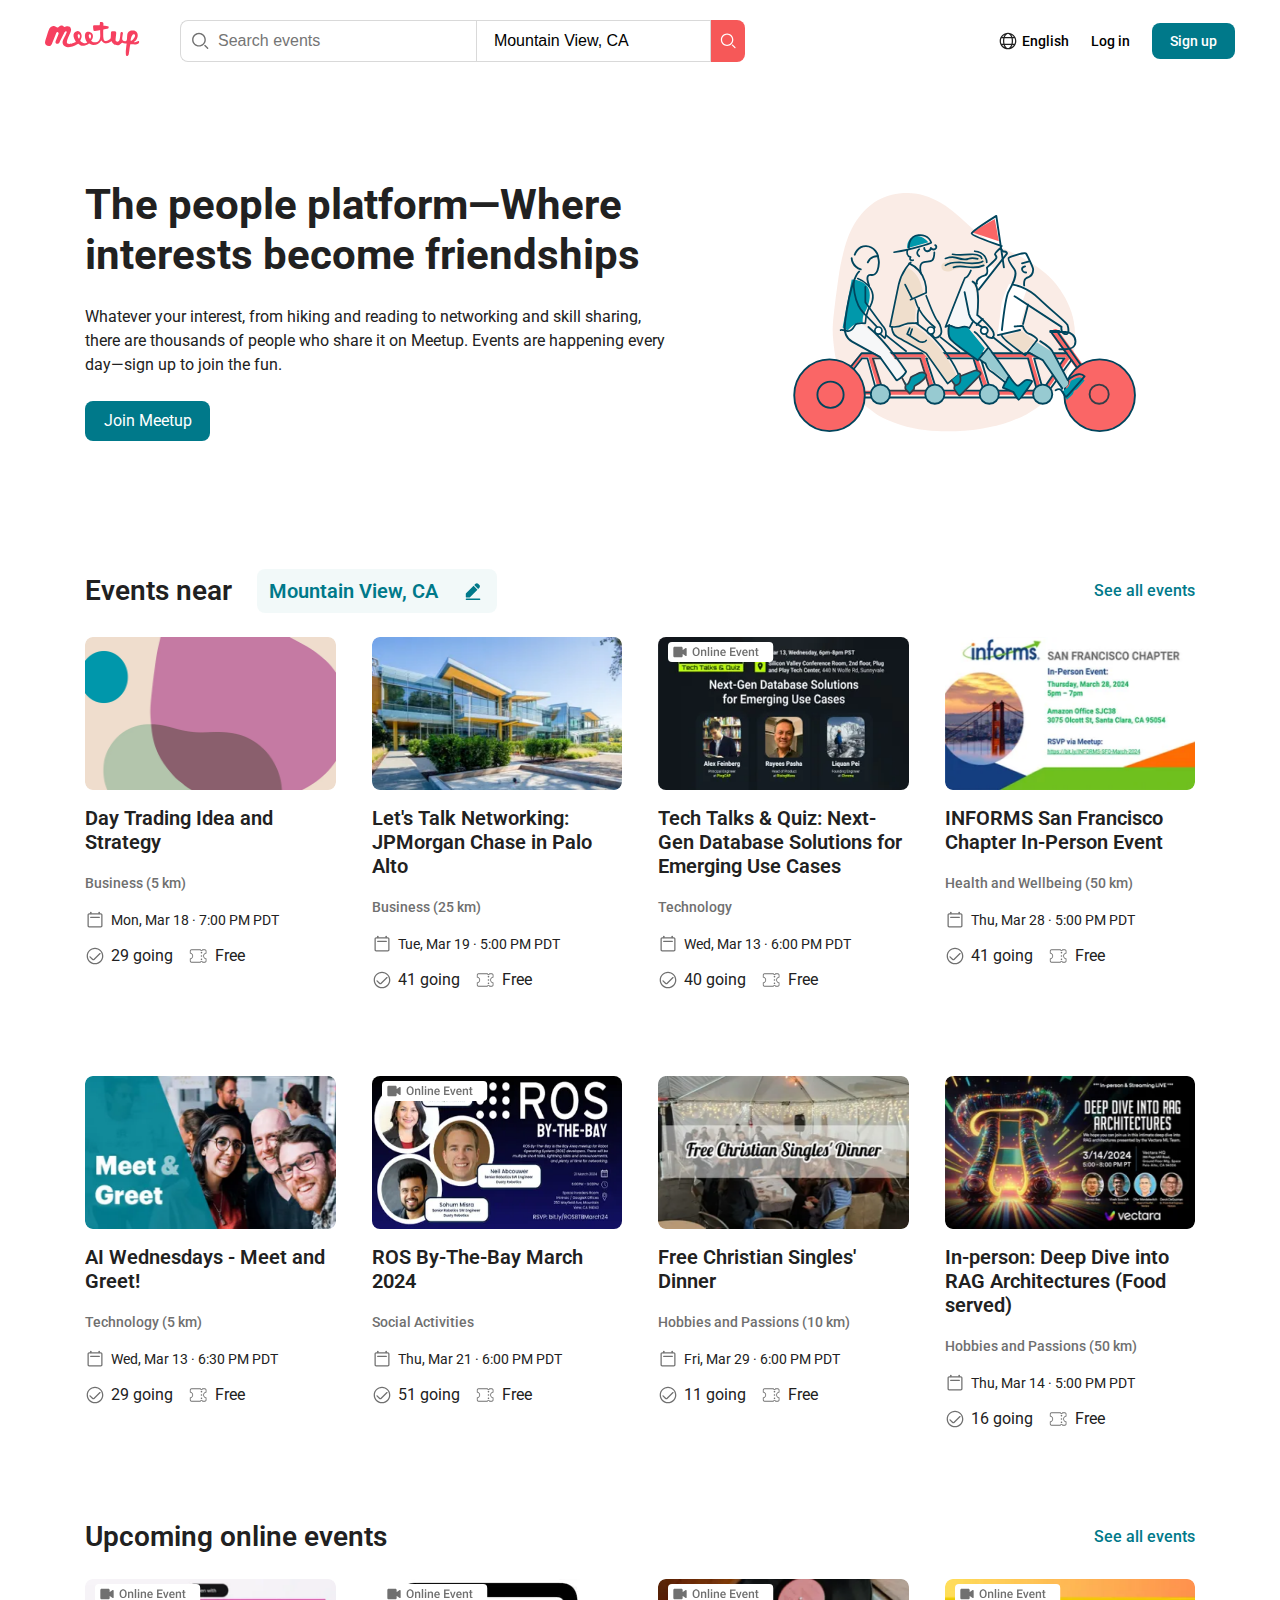
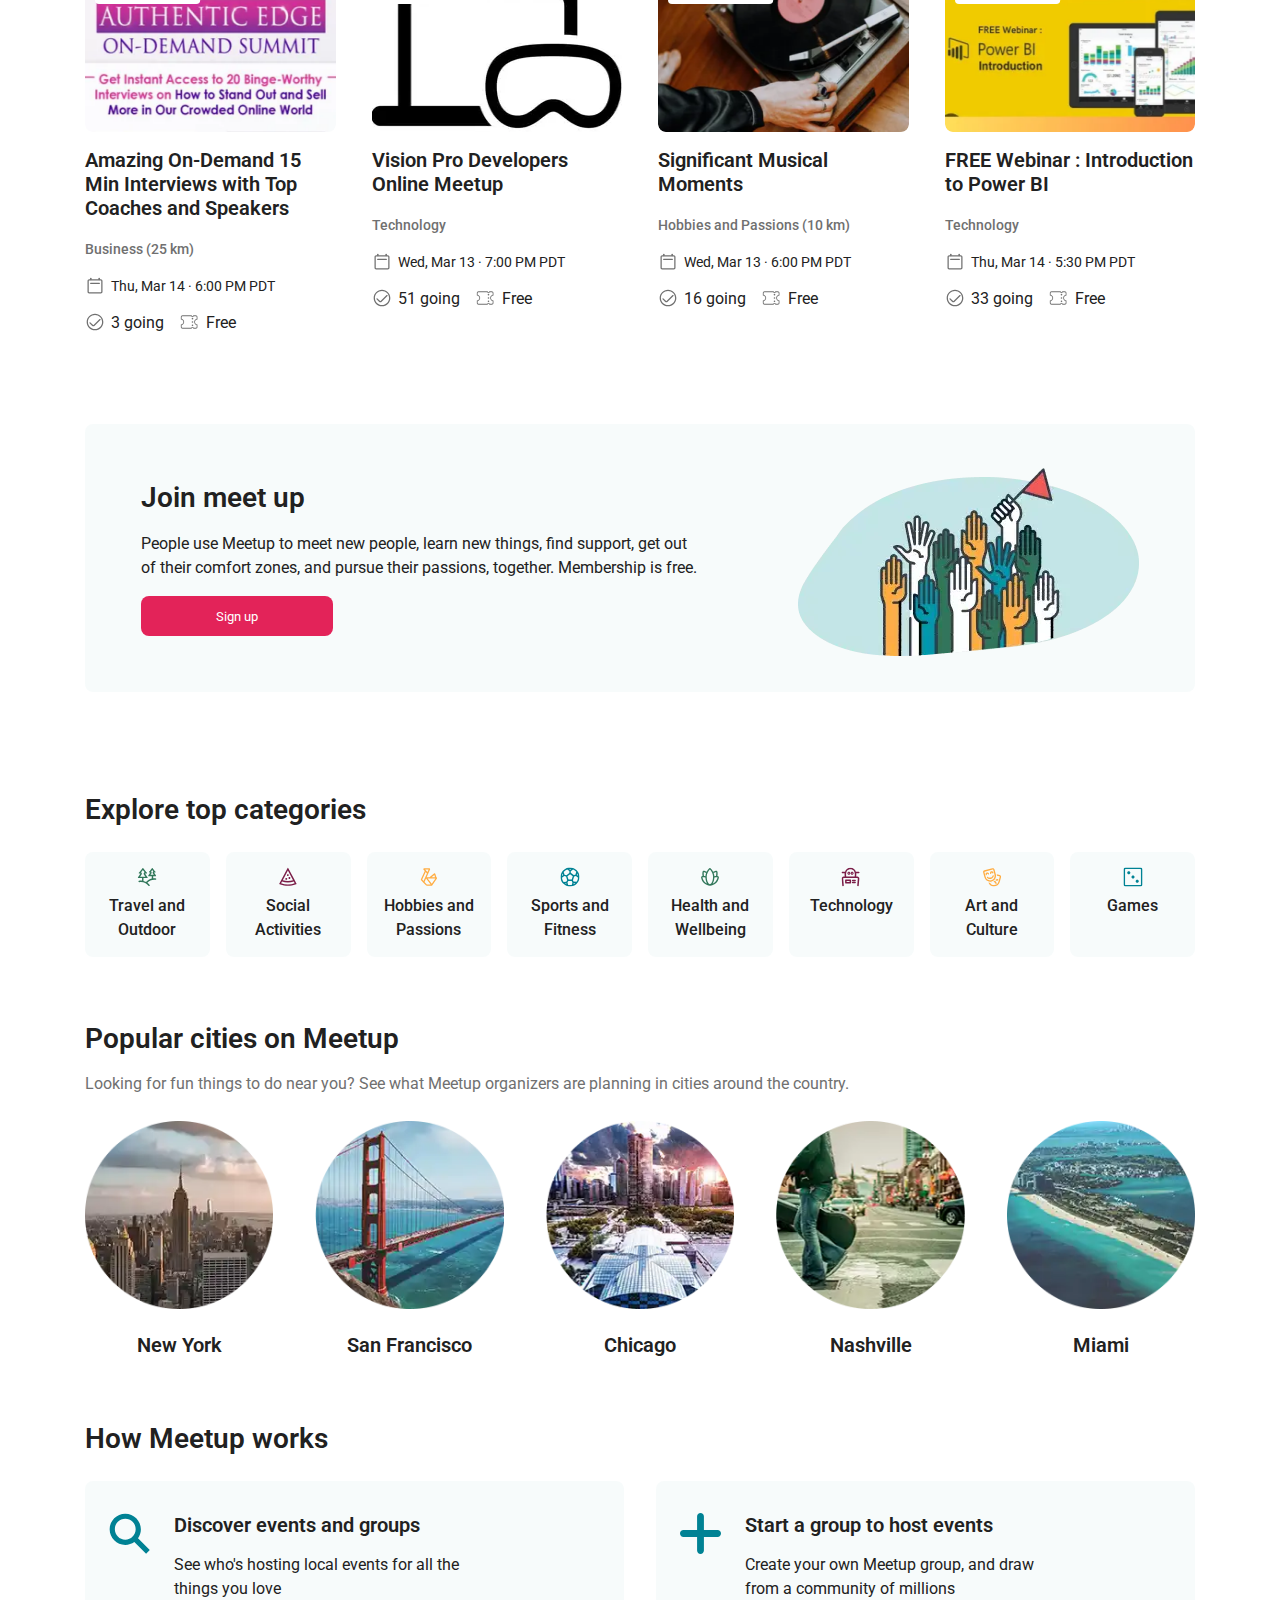
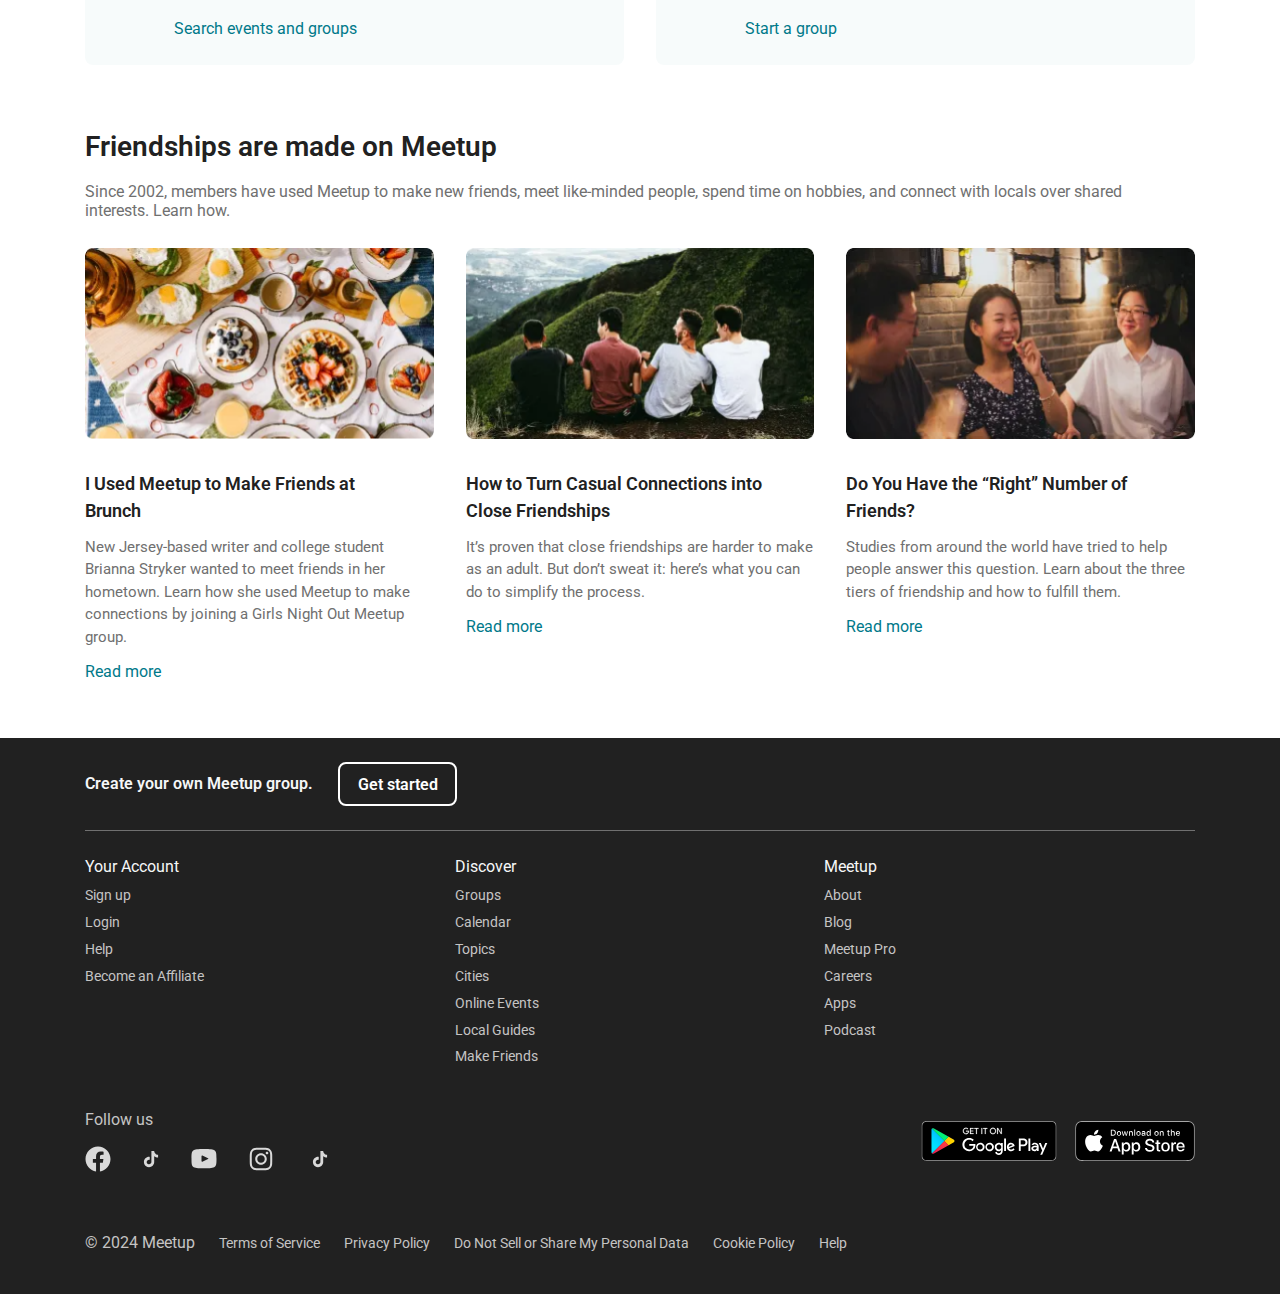
==== index.html @ 8ad5979a "adedd meetup project" ====
<!DOCTYPE html>
<html lang="en">

<head>
  <meta charset="UTF-8" />
  <meta name="viewport" content="width=device-width, initial-scale=1.0" />
  <title>Meet Up!</title>
  <link rel="stylesheet" href="./styles/style.css" />
  <link rel="preconnect" href="https://fonts.googleapis.com" />
  <link rel="preconnect" href="https://fonts.gstatic.com" crossorigin />
  <link
    href="https://fonts.googleapis.com/css2?family=Roboto:ital,wght@0,100;0,300;0,400;0,500;0,700;0,900;1,100;1,300;1,400;1,500;1,700;1,900&display=swap"
    rel="stylesheet" />

</head>

<body>
  <header>
    <div class="header__logo-container">
      <a href="./index.html"><img src="./images/hero-logo.svg" alt="Meetup logo" /></a>
      <form class="header__inputs-form">
        <img class="header__input-img" src="./images/icons/search-input.svg" alt="search" />
        <input class="header__input" type="search" placeholder="Search events" />
        <input class="header__input" type="text" value="Mountain View, CA" />
        <button class="header__search-button"><img src="./images/icons/search.svg" alt="Search button" /></button>
      </form>
    </div>

    <div class="header__auth-lang-container">
      <a href="./index.html"><img src="./images/hero-logo.svg" alt="Meetup logo" /></a>
      <div class="header__login-container">
        <button class="header__lang-change"><img src="./images/icons/language-icon.svg" alt="lang" />English</button>
        <button class="header__login-button">Log in</button>
        <button class="header__sign-up-button">Sign up</button>
      </div>
    </div>
  </header>


  <main>
    <div class="container">

      <section class="hero">
        <div class="hero__container">
          <h1>The people platform—Where interests become friendships</h1>
          <p>
            Whatever your interest, from hiking and reading to networking and skill sharing, there are thousands of
            people who share
            it on Meetup. Events are happening every day—sign up to join the fun.
          </p>
          <button class="hero__btn">Join Meetup</button>
        </div>
        <img class="hero__hero-img" src="./images/hero_irl_event.svg" alt="Four people on a bike" />
      </section>

      <section class="events-near">

        <div class="events-near__header">
          <div class="events-near__head-container">
            <h2>Events near</h2>
            <a href="#" class="events-near__link-container">
              <p>Mountain View, CA</p>
              <img src="./images/icons/pencil.svg" alt="pencil icon" />
            </a>
          </div>
          <a class="see-all-events-link" href="#">See all events</a>
        </div>


        <ul class="events-near__events-list">
          <li>
            <a href="#">
              <img class="events-near__events-list-image" src="./images/events/Day_trading.png"
                alt="Abctract picture" />
              <div class="event-near__events-list-container">
                <h3>Day Trading Idea and Strategy</h3>
                <p class="activity-kind">Business (5 km)</p>
                <div class="events-near__event-date-container">
                  <img src="./images/icons/blat-icon.svg" alt="blat-icon" />
                  <p>Mon, Mar 18 · 7:00 PM PDT</p>
                </div>
                <div class="events-near__going-ticket-container">
                  <div class="events-near__going-container">
                    <img src="./images/icons/mark-icon.svg" alt="mark-icon" />
                    <p>29 going</p>
                  </div>
                  <div class="events-near__ticket-container">
                    <img src="./images/icons/ticket-icon.svg" alt="mark-icon" />
                    <p>Free</p>
                  </div>
                </div>
              </div>
            </a>
          </li>

          <li>
            <a href="#">
              <img class="events-near__events-list-image" src="./images/events/Lets-Talk.png" alt="Lets-Talk poster" />
              <div class="event-near__events-list-container">
                <h3>Let's Talk Networking: JPMorgan Chase in Palo Alto</h3>
                <p class="activity-kind">Business (25 km)</p>
                <div class="events-near__event-date-container">
                  <img src="./images/icons/blat-icon.svg" alt="blat-icon" />
                  <p>Tue, Mar 19 · 5:00 PM PDT</p>
                </div>
                <div class="events-near__going-ticket-container">
                  <div class="events-near__going-container">
                    <img src="./images/icons/mark-icon.svg" alt="mark-icon" />
                    <p>41 going</p>
                  </div>
                  <div class="events-near__ticket-container">
                    <img src="./images/icons/ticket-icon.svg" alt="mark-icon" />
                    <p>Free</p>
                  </div>
                </div>
              </div>
            </a>
          </li>

          <li>
            <a href="#">
              <div class="events-near__events-list-image-container">
                <img class="events-near__events-list-image" src="./images/events/tech-talks.png"
                  alt="Tech Talks & Quiz poster" />
              </div>
              <div class="event-near__events-list-container">
                <h3>Tech Talks & Quiz: Next- Gen Database Solutions for Emerging Use Cases</h3>
                <p class="activity-kind">Technology</p>
                <img class="events-near-online-event-img" src="./images/Online Event.svg" alt="Online Event" />
                <div class="events-near__event-date-container">
                  <img src="./images/icons/blat-icon.svg" alt="blat-icon" />
                  <p>Wed, Mar 13 · 6:00 PM PDT</p>
                </div>
                <div class="events-near__going-ticket-container">
                  <div class="events-near__going-container">
                    <img src="./images/icons/mark-icon.svg" alt="mark-icon" />
                    <p>40 going</p>
                  </div>
                  <div class="events-near__ticket-container">
                    <img src="./images/icons/ticket-icon.svg" alt="mark-icon" />
                    <p>Free</p>
                  </div>
                </div>
              </div>
            </a>
          </li>

          <li>
            <a href="#">
              <img class="events-near__events-list-image" src="./images/events/Informs.png"
                alt="In person event poster" />
              <div class="event-near__events-list-container">
                <h3>INFORMS San Francisco Chapter In-Person Event</h3>
                <p class="activity-kind">Health and Wellbeing (50 km)</p>
                <div class="events-near__event-date-container">
                  <img src="./images/icons/blat-icon.svg" alt="blat-icon" />
                  <p>Thu, Mar 28 · 5:00 PM PDT</p>
                </div>
                <div class="events-near__going-ticket-container">
                  <div class="events-near__going-container">
                    <img src="./images/icons/mark-icon.svg" alt="mark-icon" />
                    <p>41 going</p>
                  </div>
                  <div class="events-near__ticket-container">
                    <img src="./images/icons/ticket-icon.svg" alt="mark-icon" />
                    <p>Free</p>
                  </div>
                </div>
              </div>
            </a>
          </li>

          <li>
            <a href="#">
              <img class="events-near__events-list-image" src="./images/events/AI_wednesdays.png"
                alt="AI Wednesdays poster" />
              <div class="event-near__events-list-container">
                <h3>AI Wednesdays - Meet and Greet!</h3>
                <p class="activity-kind">Technology (5 km)</p>
                <div class="events-near__event-date-container">
                  <img src="./images/icons/blat-icon.svg" alt="blat-icon" />
                  <p>Wed, Mar 13 · 6:30 PM PDT</p>
                </div>
                <div class="events-near__going-ticket-container">
                  <div class="events-near__going-container">
                    <img src="./images/icons/mark-icon.svg" alt="mark-icon" />
                    <p>29 going</p>
                  </div>
                  <div class="events-near__ticket-container">
                    <img src="./images/icons/ticket-icon.svg" alt="mark-icon" />
                    <p>Free</p>
                  </div>
                </div>
              </div>
            </a>
          </li>

          <li>
            <a href="#">
              <div class="events-near__events-list-image-container">
                <img class="events-near__events-list-image" src="./images/events/ROS.png" alt="ROS By-The-Bay poster" />
              </div>
              <div class="event-near__events-list-container">
                <h3>ROS By-The-Bay March 2024</h3>
                <p class="activity-kind">Social Activities</p>
                <img class="events-near-online-event-img" src="./images/Online Event.svg" alt="Online Event" />
                <div class="events-near__event-date-container">
                  <img src="./images/icons/blat-icon.svg" alt="blat-icon" />
                  <p>Thu, Mar 21 · 6:00 PM PDT</p>
                </div>
                <div class="events-near__going-ticket-container">
                  <div class="events-near__going-container">
                    <img src="./images/icons/mark-icon.svg" alt="mark-icon" />
                    <p>51 going</p>
                  </div>
                  <div class="events-near__ticket-container">
                    <img src="./images/icons/ticket-icon.svg" alt="mark-icon" />
                    <p>Free</p>
                  </div>
                </div>
              </div>
            </a>
          </li>

          <li>
            <a href="#">
              <img class="events-near__events-list-image" src="./images/events/Free_Christian.png"
                alt="Free Christian Singles' Dinner poster" />
              <div class="event-near__events-list-container">
                <h3>Free Christian Singles' Dinner</h3>
                <p class="activity-kind">Hobbies and Passions (10 km)</p>
                <div class="events-near__event-date-container">
                  <img src="./images/icons/blat-icon.svg" alt="blat-icon" />
                  <p>Fri, Mar 29 · 6:00 PM PDT</p>
                </div>
                <div class="events-near__going-ticket-container">
                  <div class="events-near__going-container">
                    <img src="./images/icons/mark-icon.svg" alt="mark-icon" />
                    <p>11 going</p>
                  </div>
                  <div class="events-near__ticket-container">
                    <img src="./images/icons/ticket-icon.svg" alt="mark-icon" />
                    <p>Free</p>
                  </div>
                </div>
              </div>
            </a>
          </li>

          <li>
            <a href="#">
              <img class="events-near__events-list-image" src="./images/events/In_person.png"
                alt="Deep Dive into RAG Architectures poster" />
              <div class="event-near__events-list-container">
                <h3>In-person: Deep Dive into RAG Architectures (Food served)</h3>
                <p class="activity-kind">Hobbies and Passions (50 km)</p>
                <div class="events-near__event-date-container">
                  <img src="./images/icons/blat-icon.svg" alt="blat-icon" />
                  <p>Thu, Mar 14 · 5:00 PM PDT</p>
                </div>
                <div class="events-near__going-ticket-container">
                  <div class="events-near__going-container">
                    <img src="./images/icons/mark-icon.svg" alt="mark-icon" />
                    <p>16 going</p>
                  </div>
                  <div class="events-near__ticket-container">
                    <img src="./images/icons/ticket-icon.svg" alt="mark-icon" />
                    <p>Free</p>
                  </div>
                </div>
              </div>
            </a>
          </li>
        </ul>


      </section>
      <section class="events-near--online-section">
        <div class="events-near__header">
          <h2>Upcoming online events</h2>
          <a class="see-all-events-link" href="#">See all events</a>
        </div>

        <ul class="events-near__events-list">
          <li>
            <a href="#">
              <div class="events-near__events-list-image-container">
                <img class="events-near__events-list-image" src="./images/events/Authetic_age.png"
                  alt="Amazing On-Demand poster" />
              </div>
              <div class="event-near__events-list-container">
                <h3>Amazing On-Demand 15 Min Interviews with Top Coaches and Speakers</h3>
                <p class="activity-kind">Business (25 km)</p>
                <img class="events-near-online-event-img" src="./images/Online Event.svg" alt="Online Event" />
                <div class="events-near__event-date-container">
                  <img src="./images/icons/blat-icon.svg" alt="blat-icon" />
                  <p>Thu, Mar 14 · 6:00 PM PDT</p>
                </div>
                <div class="events-near__going-ticket-container">
                  <div class="events-near__going-container">
                    <img src="./images/icons/mark-icon.svg" alt="mark-icon" />
                    <p>3 going</p>
                  </div>
                  <div class="events-near__ticket-container">
                    <img src="./images/icons/ticket-icon.svg" alt="mark-icon" />
                    <p>Free</p>
                  </div>
                </div>
              </div>
            </a>
          </li>

          <li>
            <a href="#">
              <div class="events-near__events-list-image-container">
                <img class="events-near__events-list-image" src="./images/events/Vision_pro.png"
                  alt="Vision Pro Developers Online Meetup poster" />
              </div>
              <div class="event-near__events-list-container">
                <h3>Vision Pro Developers Online Meetup</h3>
                <p class="activity-kind">Technology</p>
                <img class="events-near-online-event-img" src="./images/Online Event.svg" alt="Online Event poster" />
                <div class="events-near__event-date-container">
                  <img src="./images/icons/blat-icon.svg" alt="blat-icon" />
                  <p>Wed, Mar 13 · 7:00 PM PDT</p>
                </div>
                <div class="events-near__going-ticket-container">
                  <div class="events-near__going-container">
                    <img src="./images/icons/mark-icon.svg" alt="mark-icon" />
                    <p>51 going</p>
                  </div>
                  <div class="events-near__ticket-container">
                    <img src="./images/icons/ticket-icon.svg" alt="mark-icon" />
                    <p>Free</p>
                  </div>
                </div>
              </div>
            </a>
          </li>

          <li>
            <a href="#">
              <div class="events-near__events-list-image-container">
                <img class="events-near__events-list-image" src="./images/events/Significant_moments.png"
                  alt="Significant musical moments poster" />
              </div>
              <div class="event-near__events-list-container">
                <h3>Significant Musical Moments</h3>
                <p class="activity-kind">Hobbies and Passions (10 km)</p>
                <img class="events-near-online-event-img" src="./images/Online Event.svg" alt="Online Event" />
                <div class="events-near__event-date-container">
                  <img src="./images/icons/blat-icon.svg" alt="blat-icon" />
                  <p>Wed, Mar 13 · 6:00 PM PDT</p>
                </div>
                <div class="events-near__going-ticket-container">
                  <div class="events-near__going-container">
                    <img src="./images/icons/mark-icon.svg" alt="mark-icon" />
                    <p>16 going</p>
                  </div>
                  <div class="events-near__ticket-container">
                    <img src="./images/icons/ticket-icon.svg" alt="mark-icon" />
                    <p>Free</p>
                  </div>
                </div>
              </div>
            </a>
          </li>

          <li>
            <a href="#">
              <div class="events-near__events-list-image-container">
                <img class="events-near__events-list-image" src="./images/events/Power_BI.png"
                  alt="Introduction to Power BI poster" />
              </div>
              <div class="event-near__events-list-container">
                <h3>FREE Webinar : Introduction to Power BI</h3>
                <p class="activity-kind">Technology</p>
                <img class="events-near-online-event-img" src="./images/Online Event.svg" alt="Online Event" />
                <div class="events-near__event-date-container">
                  <img src="./images/icons/blat-icon.svg" alt="blat-icon" />
                  <p>Thu, Mar 14 · 5:30 PM PDT</p>
                </div>
                <div class="events-near__going-ticket-container">
                  <div class="events-near__going-container">
                    <img src="./images/icons/mark-icon.svg" alt="mark-icon" />
                    <p>33 going</p>
                  </div>
                  <div class="events-near__ticket-container">
                    <img src="./images/icons/ticket-icon.svg" alt="mark-icon" />
                    <p>Free</p>
                  </div>
                </div>
              </div>
            </a>
          </li>
        </ul>

      </section>
      <section class="join-meetup">
        <div class="join-meetup__container">
          <h2>Join meet up</h2>
          <p>
            People use Meetup to meet new people, learn new things, find support, get out of their comfort zones, and
            pursue their
            passions, together. Membership is free.
          </p>
          <button>Sign up</button>
        </div>
        <h2 class="join-meetup__section-header">Join meet up</h2>
        <img src="./images/hands.svg" alt="hands vector" />
      </section>


      <section class="explore-top-categories">
        <h2>Explore top categories</h2>
        <ul>
          <li>
            <div class="explore-top-categories-link-container">
              <a href="#">
                <img src="./images/icons/travel-and-outdoors.svg" alt="travel and outdoors" />
                <p>Travel and Outdoor</p>
              </a>
            </div>
          </li>

          <li>
            <div class="explore-top-categories-link-container">
              <a href="#">
                <img src="./images/icons/social-activities.svg" alt="social activities" />
                <p>Social Activities</p>
              </a>
            </div>
          </li>

          <li>
            <div class="explore-top-categories-link-container">
              <a href="#">
                <img src="./images/icons/hobbies-and-passions.svg" alt="hobbies and passions" />
                <p>Hobbies and Passions</p>
              </a>
            </div>
          </li>

          <li>
            <div class="explore-top-categories-link-container">
              <a href="#">
                <img src="./images/icons/sport-and-fitness.svg" alt="sports and fitness" />
                <p>Sports and Fitness</p>
              </a>
            </div>
          </li>

          <li>
            <div class="explore-top-categories-link-container">
              <a href="#">
                <img src="./images/icons/health-and-wellbeign.svg" alt="health and wellbeign" />
                <p>Health and Wellbeing</p>
              </a>
            </div>
          </li>

          <li>
            <div class="explore-top-categories-link-container">
              <a href="#">
                <img src="./images/icons/technology.svg" alt="technology" />
                <p>Technology</p>
              </a>
            </div>
          </li>

          <li>
            <div class="explore-top-categories-link-container">
              <a href="#">
                <img src="./images/icons/art-and-culture.svg" alt="art and culture" />
                <p>Art and Culture</p>
              </a>
            </div>
          </li>

          <li>
            <div class="explore-top-categories-link-container">
              <a href="#">
                <img src="./images/icons/games.svg" alt="games" />
                <p>Games</p>
              </a>
            </div>
          </li>
        </ul>
      </section>

      <section class="popular-cities">
        <h2>Popular cities on Meetup</h2>
        <p>Looking for fun things to do near you? See what Meetup organizers are planning in cities around the country.
        </p>
        <ul class="cities-list">
          <li>
            <a href="#"><img src="./images/new_york.png" alt="New York" />New York</a>
          </li>
          <li>
            <a href="#"><img src="./images/san_francisco.png" alt="San Francisco" />San Francisco</a>
          </li>
          <li>
            <a href="#"><img src="./images/chicago.png" alt="Chicago" />Chicago</a>
          </li>
          <li>
            <a href="#"><img src="./images/nashville.png" alt="Nashville" />Nashville</a>
          </li>
          <li>
            <a href="#"><img src="./images/miami.png" alt="Miami" />Miami</a>
          </li>
        </ul>
      </section>

      <section class="how-meetup-works">
        <h2>How Meetup works</h2>

        <div class="how-meetup-works__discover-events-container">

          <a href="#" class="how-meetup-works__discover-link">
            <div class="how-meetup-works__img-container">
              <img src="./images/icons/discover-events-search.svg" alt="Search icon" />
            </div>
            <div class="how-meetup-works__discover-events">
              <h3>Discover events and groups</h3>
              <p>See who's hosting local events for all the things you love</p>
              <p class="how-meetup-works__search">Search events and groups</p>
            </div>
          </a>

          <a href="#" class="how-meetup-works__discover-link">
            <div class="how-meetup-works__img-container">
              <img src="./images/icons/discover-events-plus.svg" alt="Plus icon" />
            </div>
            <div class="how-meetup-works__discover-events">
              <h3>Start a group to host events</h3>
              <p>Create your own Meetup group, and draw from a community of millions</p>
              <p class="how-meetup-works__search">Start a group</p>
            </div>
          </a>
        </div>
      </section>

      <section class="friendship-on-meetup">
        <h2>Friendships are made on Meetup</h2>
        <p class="friendship-on-meetup__text">
          Since 2002, members have used Meetup to make new friends, meet like-minded people, spend time on hobbies, and
          connect with
          locals over shared interests. Learn how.
        </p>
        <div class="friendship-on-meetup__container">

          <article class="friendship-on-meetup__article">
            <a href="#">
              <img src="./images/brunch.png" alt="Table laden with food" />
              <h4>I Used Meetup to Make Friends at Brunch</h4>
              <p class="friendship-on-meetup__article-text">
                New Jersey-based writer and college student Brianna Stryker wanted to meet friends in her hometown.
                Learn how she
                used Meetup to make connections by joining a Girls Night Out Meetup group.
              </p>
              <p class="friendship-on-meetup__read-more">Read more</p>
            </a>
          </article>

          <article class="friendship-on-meetup__article">
            <a href="#">
              <img src="./images/casual-conections.png" alt="Four men sitting near mountain" />
              <h4>How to Turn Casual Connections into Close Friendships</h4>
              <p class="friendship-on-meetup__article-text">
                It’s proven that close friendships are harder to make as an adult. But don’t sweat it: here’s what you
                can do to
                simplify the process.
              </p>
              <p class="friendship-on-meetup__read-more">Read more</p>
            </a>
          </article>

          <article class="friendship-on-meetup__article">
            <a href="#">
              <img src="./images/number-of-friends.png" alt="Three people smilling" />
              <h4>Do You Have the “Right” Number of Friends?</h4>
              <p class="friendship-on-meetup__article-text">
                Studies from around the world have tried to help people answer this question. Learn about the three
                tiers of
                friendship and how to fulfill them.
              </p>
              <p class="friendship-on-meetup__read-more">Read more</p>
            </a>
          </article>
        </div>
      </section>
    </div>
  </main>


  <footer>
    <div class="container">
      <div class="footer-container">
        <div class="footer__create-group-container">
          <p>Create your own Meetup group.</p>
          <button>Get started</button>
        </div>

        <div class="footer__nav-container">
          <nav class="footer__nav footer__nav-account">
            <p>Your Account</p>
            <a href="#">Sign up</a>
            <a href="#">Login</a>
            <a href="#">Help</a>
            <a href="#">Become an Affiliate</a>
          </nav>

          <nav class="footer__nav footer__nav-discover">
            <p>Discover</p>
            <a href="#">Groups</a>
            <a href="#">Calendar</a>
            <a href="#">Topics</a>
            <a href="#">Cities</a>
            <a href="#">Online Events</a>
            <a href="#">Local Guides</a>
            <a href="#">Make Friends</a>
          </nav>

          <nav class="footer__nav footer__nav-meetup">
            <p>Meetup</p>
            <a href="#">About</a>
            <a href="#">Blog</a>
            <a href="#">Meetup Pro</a>
            <a href="#">Careers</a>
            <a href="#">Apps</a>
            <a href="#">Podcast</a>
          </nav>
        </div>

        <div class="footer__social">
          <div class="footer__social-container">
            <p>Follow us</p>
            <ul class="footer__social-list">
              <li>
                <a href="#"><img src="./images/icons/facebook.svg" alt="facebook" /></a>
              </li>
              <li>
                <a href="#"><img src="./images/icons/twitter.svg" alt="twitter" /></a>
              </li>
              <li>
                <a href="#"><img src="./images/icons/youtube.svg" alt="youtube" /></a>
              </li>
              <li>
                <a href="#"><img src="./images/icons/instagramm.svg" alt="instagramm" /></a>
              </li>
              <li>
                <a href="#"><img src="./images/icons/tik-tok.svg" alt="tik-tok" /></a>
              </li>
            </ul>
          </div>
          <div class="footer__mobile-download">
            <a href="#"><img src="./images/icons/google-play.svg" alt="google play" /></a>
            <a href="#"><img src="./images/icons/appstore.svg" alt="appstore" /></a>
          </div>
        </div>
        <div class="footer__policy-container">
          <p>© 2024 Meetup</p>
          <ul class="footer__policy">
            <li><a href="#">Terms of Service</a></li>
            <li><a href="#">Privacy Policy</a></li>
            <li><a href="#">Do Not Sell or Share My Personal Data</a></li>
            <li><a href="#">Cookie Policy</a></li>
            <li><a href="#">Help</a></li>
          </ul>
        </div>
      </div>
    </div>
  </footer>
  <script type="module" src="./main.js"></script>
</body>

</html>
---- styles/style.css ----
* {
  margin: 0;
  padding: 0;
  box-sizing: border-box;
}

body {
  font-family: "Roboto", sans-serif;
  color: #212121;
}

ul {
  list-style: none;
}

.container {
  width: 1181px;
  padding: 0 15px;
  margin: 0 auto;
}

@media (max-width: 540px) {
  .container {
    width: 100%;
  }
}
@media (min-width: 540px) {
  .container {
    max-width: 520px;
  }
}
@media (min-width: 576px) {
  .container {
    max-width: 540px;
  }
}
@media (min-width: 768px) {
  .container {
    max-width: 720px;
  }
}
@media (min-width: 992px) {
  .container {
    max-width: 960px;
  }
}
@media (min-width: 1196px) {
  .container {
    max-width: 1140px;
  }
}
@media (min-width: 1400px) {
  .container {
    max-width: 1320px;
  }
}
header {
  display: flex;
  justify-content: space-between;
  padding: 20px 45px;
}

.header__logo-container {
  display: flex;
  align-items: center;
  gap: 40px;
}

.header__inputs-form {
  display: flex;
  align-items: center;
  position: relative;
}
.header__inputs-form .header__input {
  color: #000000;
  font-weight: 400;
  font-size: 16px;
}
.header__inputs-form .header__input[type=search] {
  border-radius: 8px 0 0 8px;
  width: clamp(150px, 80%, 350px);
  height: 42px;
  border: 1px solid #d9d9d9;
  padding: 13px 24px 13px 37px;
  border-right: none;
}
.header__inputs-form .header__input[type=search]:focus {
  outline: none;
  border: 1px solid #212121;
}
.header__inputs-form .header__input[type=text] {
  width: 254px;
  height: 42px;
  border: 1px solid #d9d9d9;
  padding: 13px 9px 13px 17px;
}
.header__inputs-form .header__input[type=text]:focus {
  outline: none;
  border: 1px solid #212121;
}
.header__inputs-form .header__search-button {
  display: flex;
  justify-content: center;
  align-items: center;
  width: 42px;
  height: 42px;
  background-color: #f65858;
  border-radius: 0 8px 8px 0;
  border: none;
  cursor: pointer;
}

.header__input-img {
  position: absolute;
  left: 12px;
}

.header__auth-lang-container {
  display: flex;
  justify-content: center;
  align-items: center;
  gap: 22px;
}
.header__auth-lang-container a {
  display: none;
}

.header__login-container {
  display: flex;
  justify-content: center;
  align-items: center;
  gap: 22px;
}

.header__lang-change,
.header__login-button {
  display: flex;
  justify-content: center;
  align-items: center;
  gap: 4px;
  border: none;
  cursor: pointer;
  background-color: transparent;
  font-size: 14px;
  font-weight: 500;
  font-family: "Roboto", sans-serif;
}
.header__lang-change:hover,
.header__login-button:hover {
  text-decoration: underline;
}

.header__sign-up-button {
  width: 83px;
  height: 36px;
  background-color: #00798a;
  color: #ffffff;
  border-radius: 8px;
  border: none;
  cursor: pointer;
  font-family: "Roboto", sans-serif;
  display: flex;
  justify-content: center;
  align-items: center;
  font-size: 14px;
  font-weight: 500;
}
.header__sign-up-button:hover {
  background-color: rgba(0, 121, 138, 0.9);
}

@media (max-width: 1200px) {
  header {
    padding: 20px;
  }
}
@media (max-width: 992px) {
  .header__input[type=text] {
    display: none;
  }
}
@media (max-width: 772px) {
  header {
    flex-direction: column-reverse;
  }
  .header__logo-container {
    padding-top: 15px;
    width: 100%;
  }
  .header__logo-container a {
    display: none;
  }
  .header__auth-lang-container {
    display: flex;
    justify-content: space-between;
  }
  .header__auth-lang-container a {
    display: block;
  }
  .header__inputs-form {
    width: 100%;
  }
}
@media (max-width: 576px) {
  header {
    padding: 4px 7px;
  }
  .header__login-container {
    gap: 10px;
  }
  .header__login-container .header__lang-change,
  .header__login-container .header__login-button,
  .header__login-container .header__sign-up-button {
    font-size: 12px;
  }
}
.hero {
  display: flex;
  padding-top: 98px;
  gap: 100px;
}
.hero h1 {
  font-size: 42px;
  font-weight: 700;
  line-height: 1.2;
}
.hero p {
  padding-top: 24px;
  font-size: 16px;
  font-weight: 400;
  line-height: 1.5;
}
.hero .hero__btn {
  width: 125px;
  height: 40px;
  background-color: #00798a;
  color: #ffffff;
  border-radius: 8px;
  border: none;
  cursor: pointer;
  font-family: "Roboto", sans-serif;
  margin-top: 24px;
  font-weight: 400;
  font-size: 16px;
}
.hero .hero__btn:hover {
  background-color: rgba(0, 121, 138, 0.9);
}

.hero__container {
  width: 580px;
}

@media (max-width: 992px) {
  .hero {
    align-items: center;
    padding-top: 38px;
    gap: 50px;
  }
  .hero h1 {
    font-size: 25px;
  }
  .hero p {
    font-size: 12px;
  }
  .hero__hero-img {
    height: 150px;
  }
}
@media (max-width: 576px) {
  .hero {
    flex-direction: column;
    align-items: center;
    padding-top: 30px;
    gap: 10px;
  }
  .hero__container {
    width: 100%;
  }
  .hero__btn {
    display: none;
  }
}
.events-near {
  padding-top: 120px;
}

.events-near__header {
  display: flex;
  justify-content: space-between;
  align-items: center;
}

.events-near__head-container {
  display: flex;
  align-items: center;
  gap: 25px;
}
.events-near__head-container h2 {
  font-size: 28px;
  font-weight: 600;
  line-height: 1.3;
}
@media (max-width: 992px) {
  .events-near__head-container h2 {
    font-size: 24px;
  }
}
@media (max-width: 576px) {
  .events-near__head-container h2 {
    font-size: 20px;
  }
}

.events-near__link-container {
  width: 240px;
  height: 44px;
  background-color: rgba(151, 202, 209, 0.1215686275);
  display: flex;
  justify-content: space-between;
  align-items: center;
  padding: 12px;
  border-radius: 8px;
  text-decoration: none;
}
.events-near__link-container:hover {
  text-decoration: underline;
  text-decoration-color: #00798a;
}
.events-near__link-container p {
  font-family: Roboto;
  font-size: 20px;
  font-weight: 600;
  line-height: 1.2;
  color: #00798a;
}

.see-all-events-link {
  font-size: 16px;
  font-weight: 500;
  line-height: 1.3;
  color: #00798a;
  text-decoration: none;
}
.see-all-events-link:hover {
  text-decoration: underline;
  text-decoration-color: #00798a;
}

.events-near__events-list {
  padding-top: 24px;
  display: grid;
  grid-template-columns: repeat(4, 1fr);
  -moz-column-gap: 36px;
       column-gap: 36px;
  row-gap: 86px;
}
.events-near__events-list a {
  text-decoration: none;
  color: #212121;
  position: relative;
}
.events-near__events-list a:hover h3 {
  text-decoration: underline;
  text-decoration-color: #212121;
}

.event-near__events-list-container h3 {
  font-size: 20px;
  font-weight: 600;
  line-height: 1.2;
  padding-top: 12px;
}

.events-near__events-list-image {
  max-width: 100%;
  height: 153px;
  border-radius: 8px;
}

.events-near-online-event-img {
  position: absolute;
  width: clamp(25px, 50%, 106px);
  left: 10px;
  top: 5px;
}

.activity-kind {
  padding-top: 20px;
  color: #707070;
  font-size: 14px;
  font-weight: 500;
  line-height: 1.42;
}

.events-near__going-ticket-container {
  display: flex;
  align-items: center;
  gap: 15px;
}

.events-near__event-date-container {
  padding-top: 16px;
  display: flex;
  align-items: center;
  gap: 6px;
}
@media (max-width: 992px) {
  .events-near__event-date-container {
    padding-top: 8px;
  }
}
@media (max-width: 576px) {
  .events-near__event-date-container {
    padding-top: 0;
  }
}
.events-near__event-date-container p {
  font-size: 14px;
  font-weight: 400;
}

.events-near__going-container {
  padding-top: 16px;
  display: flex;
  align-items: center;
  gap: 6px;
}
@media (max-width: 992px) {
  .events-near__going-container {
    padding-top: 8px;
  }
}
@media (max-width: 576px) {
  .events-near__going-container {
    padding-top: 0;
  }
}
.events-near__going-container p {
  font-size: 16px;
  font-weight: 400;
}

.events-near__ticket-container {
  padding-top: 16px;
  display: flex;
  align-items: center;
  gap: 6px;
}
@media (max-width: 992px) {
  .events-near__ticket-container {
    padding-top: 8px;
  }
}
@media (max-width: 576px) {
  .events-near__ticket-container {
    padding-top: 0;
  }
}
.events-near__ticket-container p {
  font-size: 16px;
  font-weight: 400;
}

.events-near--online-section {
  padding-top: 90px;
}
.events-near--online-section h2 {
  font-size: 28px;
  font-weight: 600;
  line-height: 1.3;
}
@media (max-width: 992px) {
  .events-near--online-section h2 {
    font-size: 24px;
  }
}
@media (max-width: 576px) {
  .events-near--online-section h2 {
    font-size: 20px;
  }
}

@media (max-width: 992px) {
  .events-near {
    padding-top: 60px;
  }
  .events-near__link-container p {
    font-size: 16px;
  }
  .see-all-events-link {
    font-size: 14px;
  }
  .events-near__events-list {
    -moz-column-gap: 36px;
         column-gap: 36px;
    row-gap: 46px;
  }
  .events-near__events-list h3 {
    font-size: 16px;
  }
  .events-near__events-list p {
    font-size: 12px;
  }
  .events-near__events-list-image {
    height: 95px;
  }
  .activity-kind {
    padding-top: 12px;
  }
  .events-near--online-section {
    padding-top: 60px;
  }
}
@media (max-width: 768px) {
  .events-near {
    padding-top: 25px;
  }
  .events-near__events-list {
    padding-top: 24px;
    grid-template-columns: repeat(3, 1fr);
    -moz-column-gap: 36px;
         column-gap: 36px;
    row-gap: 36px;
  }
  .events-near__link-container {
    width: 190px;
    height: 30px;
  }
  .events-near__link-container p {
    font-size: 14px;
  }
}
@media (max-width: 576px) {
  .events-near__events-list {
    padding-top: 24px;
    display: flex;
    flex-direction: column;
    gap: 20px;
  }
  .events-near__events-list li {
    border-top: 1px solid #d9d9d9;
  }
  .events-near__events-list a {
    padding-top: 10px;
    display: flex;
    gap: 3px;
  }
  .events-near__events-list p {
    font-size: 10px;
  }
  .event-near__events-list-container {
    display: flex;
    flex-direction: column;
    gap: 4px;
  }
  .event-near__events-list-container h3 {
    order: 1;
    padding-top: 0;
    padding-left: 3px;
    font-size: 12px;
    font-weight: 500;
  }
  .events-near__events-list-image {
    width: 170px;
    height: 100px;
  }
  .events-near-online-event-img {
    position: static;
    order: 3;
  }
  .activity-kind {
    padding-top: 0;
    padding-left: 3px;
    order: 2;
    font-size: 10px;
    font-weight: 400;
  }
  .events-near__event-date-container {
    order: 0;
    padding-left: 3px;
  }
  .events-near__event-date-container p {
    color: #7c6f50;
    padding-top: 0;
  }
  .events-near__event-date-container img {
    display: none;
  }
  .events-near__going-ticket-container {
    display: none;
  }
  .events-near__ticket-container {
    display: none;
  }
  .events-near__events-list-image-container {
    flex-shrink: 0;
  }
  .see-all-events-link {
    display: none;
  }
  .events-near__link-container {
    font-size: 14px;
    height: 30px;
    max-width: 165px;
  }
  .events-near__link-container img {
    width: 15px;
    height: 15px;
  }
  .events-near__head-container {
    gap: 10px;
  }
}
.join-meetup {
  margin-top: 92px;
  padding: 36px 56px;
  background-color: rgba(151, 202, 209, 0.0784313725);
  border-radius: 8px;
  display: flex;
  justify-content: center;
  align-items: center;
  gap: 100px;
}

.join-meetup__container {
  display: flex;
  flex-direction: column;
  gap: 16px;
}
.join-meetup__container h2 {
  font-size: 28px;
  font-weight: 600;
  line-height: 1.3;
}
@media (max-width: 992px) {
  .join-meetup__container h2 {
    font-size: 24px;
  }
}
@media (max-width: 576px) {
  .join-meetup__container h2 {
    font-size: 20px;
  }
}
.join-meetup__container p {
  font-size: 16px;
  font-weight: 400;
  line-height: 1.5;
}
.join-meetup__container button {
  width: 192px;
  height: 40px;
  background-color: #e32359;
  color: #ffffff;
  border-radius: 8px;
  border: none;
  cursor: pointer;
  font-family: "Roboto", sans-serif;
}
.join-meetup__container button:hover {
  background-color: rgba(227, 35, 89, 0.9);
}

@media (max-width: 992px) {
  .join-meetup {
    margin-top: 60px;
  }
  .join-meetup__container p {
    font-size: 12px;
  }
  .join-meetup__container button {
    width: 175px;
    height: 40px;
    background-color: #e32359;
    color: #ffffff;
    border-radius: 8px;
    border: none;
    cursor: pointer;
    font-family: "Roboto", sans-serif;
  }
  .join-meetup__container button:hover {
    background-color: rgba(227, 35, 89, 0.9);
  }
}
.join-meetup__section-header {
  display: none;
}

@media (max-width: 768px) {
  .join-meetup {
    flex-direction: column-reverse;
    gap: 40px;
  }
}
@media (max-width: 576px) {
  .join-meetup {
    gap: 22px;
    padding: 15px;
  }
  .join-meetup img {
    max-width: 238px;
    order: 1;
  }
  .join-meetup__section-header {
    display: block;
    order: 2;
    align-self: flex-start;
  }
  .join-meetup__container {
    order: 0;
  }
  .join-meetup__container h2 {
    display: none;
  }
  .join-meetup__container button {
    align-self: center;
    width: 192px;
    height: 40px;
    margin-top: 10px;
  }
}
.explore-top-categories {
  padding-top: 100px;
}
.explore-top-categories h2 {
  font-size: 28px;
  font-weight: 600;
  line-height: 1.3;
}
@media (max-width: 992px) {
  .explore-top-categories h2 {
    font-size: 24px;
  }
}
@media (max-width: 576px) {
  .explore-top-categories h2 {
    font-size: 20px;
  }
}
.explore-top-categories ul {
  display: grid;
  grid-template-columns: repeat(8, 1fr);
  gap: 16px;
  padding-top: 24px;
}
.explore-top-categories ul li {
  max-width: 135px;
  max-height: 112px;
  border-radius: 8px;
  background-color: rgba(151, 202, 209, 0.0784313725);
  cursor: pointer;
}
.explore-top-categories ul li:hover {
  background-color: rgba(105, 173, 185, 0.1921568627);
  transition: all 0.5s;
}
.explore-top-categories ul li .explore-top-categories-link-container {
  padding: 15px 15px;
  max-height: 112px;
  max-width: 135px;
  display: flex;
  flex-direction: column;
  justify-content: flex-start;
}
.explore-top-categories ul li a {
  text-decoration: none;
  color: #212121;
  font-weight: 500;
  line-height: 1.5;
  text-align: center;
}
.explore-top-categories ul li img {
  width: 20px;
  height: 20px;
}

@media (max-width: 1196px) {
  .explore-top-categories-link-container a {
    font-size: 12px;
  }
}
@media (max-width: 992px) {
  .explore-top-categories-link-container a {
    font-size: 16px;
  }
  .explore-top-categories {
    padding-top: 60px;
  }
  .explore-top-categories ul {
    display: grid;
    grid-template-columns: repeat(4, 155px);
    gap: 16px;
    justify-content: center;
  }
}
@media (max-width: 768px) {
  .explore-top-categories-link-container a {
    font-size: 14px;
  }
  .explore-top-categories ul {
    display: grid;
    grid-template-columns: repeat(4, 1fr);
    gap: 16px;
    justify-content: center;
  }
}
@media (max-width: 576px) {
  .explore-top-categories-link-container a {
    font-size: 16px;
  }
  .explore-top-categories {
    padding-top: 0;
  }
  .explore-top-categories ul {
    grid-template-columns: repeat(2, 135px);
  }
}
.popular-cities {
  padding-top: 64px;
}
.popular-cities h2 {
  font-size: 28px;
  font-weight: 600;
  line-height: 1.3;
}
@media (max-width: 992px) {
  .popular-cities h2 {
    font-size: 24px;
  }
}
@media (max-width: 576px) {
  .popular-cities h2 {
    font-size: 20px;
  }
}
.popular-cities p {
  font-size: 16px;
  font-weight: 400;
  color: #707070;
  padding-top: 16px;
}

.cities-list {
  padding-top: 28px;
  display: flex;
  justify-content: center;
  align-items: center;
  gap: 42px;
}
.cities-list img {
  width: 100%;
  height: 100%;
}
.cities-list a {
  color: #212121;
  text-decoration: none;
  font-size: 20px;
  font-weight: 600;
  display: flex;
  flex-direction: column;
  align-items: center;
  gap: 24px;
}
.cities-list a:hover {
  text-decoration: underline;
}

@media (max-width: 992px) {
  .cities-list {
    font-size: 14px;
    align-items: flex-start;
    text-align: center;
  }
  .cities-list a {
    font-size: 16px;
  }
}
@media (max-width: 576px) {
  .popular-cities {
    padding-top: 48px;
  }
  .popular-cities p {
    font-size: 12px;
    padding-top: 8px;
  }
  .cities-list {
    padding-top: 8px;
    display: grid;
    grid-template-columns: repeat(2, 1fr);
    row-gap: 18px;
  }
  .cities-list li:last-child {
    display: none;
  }
}
.how-meetup-works {
  padding-top: 64px;
}
.how-meetup-works h2 {
  font-size: 28px;
  font-weight: 600;
  line-height: 1.3;
}
@media (max-width: 992px) {
  .how-meetup-works h2 {
    font-size: 24px;
  }
}
@media (max-width: 576px) {
  .how-meetup-works h2 {
    font-size: 20px;
  }
}

.how-meetup-works__discover-events-container {
  display: flex;
  gap: 32px;
  margin-top: 24px;
}

.how-meetup-works__discover-link {
  display: flex;
  gap: 24px;
  width: 100%;
  border-radius: 8px;
  background-color: rgba(151, 202, 209, 0.0784313725);
  text-decoration: none;
  color: #212121;
  padding: 32px 130px 24px 24px;
}
.how-meetup-works__discover-link:hover {
  background-color: rgba(105, 173, 185, 0.1921568627);
  transition: all 0.5s;
}

.how-meetup-works__discover-events h3 {
  font-size: 20px;
  font-weight: 600;
  line-height: 1.2;
}
.how-meetup-works__discover-events p {
  font-size: 16px;
  font-weight: 400;
  line-height: 1.5;
  padding-top: 16px;
}

.how-meetup-works__search {
  font-size: 16px;
  font-weight: 500;
  line-height: 1.5;
  color: #00798a;
  padding-top: 16px;
}

@media (max-width: 992px) {
  .how-meetup-works__discover-link {
    padding-right: 40px;
  }
}
@media (max-width: 768px) {
  .how-meetup-works__discover-events-container {
    display: flex;
    flex-direction: column;
    gap: 32px;
    margin-top: 24px;
  }
}
@media (max-width: 576px) {
  .how-meetup-works {
    padding-top: 43px;
  }
  .how-meetup-works__discover-events-container {
    gap: 12px;
  }
  .how-meetup-works__discover-link {
    justify-content: flex-start;
  }
  .how-meetup-works__discover-events h3 {
    font-size: 12px;
  }
  .how-meetup-works__discover-events p {
    font-size: 10px;
  }
  .how-meetup-works__search {
    font-size: 10px;
  }
}
.friendship-on-meetup {
  padding-top: 64px;
}
.friendship-on-meetup h2 {
  font-size: 28px;
  font-weight: 600;
  line-height: 1.3;
}
@media (max-width: 992px) {
  .friendship-on-meetup h2 {
    font-size: 24px;
  }
}
@media (max-width: 576px) {
  .friendship-on-meetup h2 {
    font-size: 20px;
  }
}

.friendship-on-meetup__text {
  font-size: 16px;
  font-weight: 400;
  color: #707070;
  padding-top: 16px;
  padding-right: 320px;
}

.friendship-on-meetup__container {
  padding-top: 28px;
  display: flex;
  gap: 32px;
}

.friendship-on-meetup__article {
  flex-basis: 0;
  flex-grow: 1;
}
.friendship-on-meetup__article img {
  width: 100%;
  height: 191px;
}
.friendship-on-meetup__article h4 {
  padding-top: 24px;
  padding-right: 50px;
  font-size: 18px;
  font-weight: 600;
  color: #212121;
  text-decoration: none;
}
.friendship-on-meetup__article a {
  display: block;
  font-size: 16px;
  font-weight: 400;
  line-height: 1.5;
  text-decoration: none;
}
.friendship-on-meetup__article a:hover .friendship-on-meetup__read-more {
  text-decoration: underline;
  text-decoration-color: #00798a;
}

.friendship-on-meetup__article-text {
  font-size: 16px;
  font-weight: 400;
  line-height: 1.5;
  padding-top: 12px;
  color: #707070;
}

.friendship-on-meetup__read-more {
  font-size: 16px;
  font-weight: 400;
  padding-top: 12px;
  color: #00798a;
}

@media (max-width: 992px) {
  .friendship-on-meetup__article img {
    width: 100%;
    height: 90%;
  }
}
.friendship-on-meetup__article-text {
  font-size: 15px;
}

.friendship-on-meetup__text {
  padding-right: 20px;
}

@media (max-width: 768px) {
  .friendship-on-meetup__text {
    padding-right: 20px;
  }
  .friendship-on-meetup__container {
    flex-direction: column;
  }
  .friendship-on-meetup__container img {
    height: 275px;
  }
}
@media (max-width: 576px) {
  .friendship-on-meetup {
    padding-top: 32px;
  }
  .friendship-on-meetup__article h4 {
    font-size: 16px;
  }
  .friendship-on-meetup__article img {
    height: 80%;
  }
  .friendship-on-meetup__article-text {
    font-size: 12px;
    padding-right: 50px;
  }
  .friendship-on-meetup__read-more {
    font-size: 14px;
  }
}
footer {
  margin-top: 54px;
  color: #c5c4c4;
  background-color: #212121;
}

.footer__create-group-container {
  padding: 24px 0;
  display: flex;
  align-items: center;
  gap: 25px;
  border-bottom: 1px solid #707070;
}
.footer__create-group-container p {
  color: #f6f7f8;
  font-size: 16px;
  font-weight: 600;
  line-height: 1.5;
}
.footer__create-group-container button {
  width: 119px;
  height: 44px;
  background-color: transparent;
  color: #ffffff;
  border-radius: 8px;
  border: none;
  cursor: pointer;
  font-family: "Roboto", sans-serif;
  border: 2px solid #ffffff;
  font-size: 16px;
  font-weight: 600;
}
.footer__create-group-container button:hover {
  background-color: rgba(0, 0, 0, 0.9);
}
.footer__create-group-container button:hover {
  background-color: #ffffff;
  color: #212121;
}

.footer__nav-container {
  padding-top: 24px;
  display: flex;
}
.footer__nav-container .footer__nav {
  display: flex;
  flex-direction: column;
  gap: 7px;
  width: 33.3%;
}
.footer__nav-container .footer__nav p {
  font-size: 16px;
  font-weight: 400;
  line-height: 1.5;
  color: #f6f7f8;
}
.footer__nav-container .footer__nav a {
  font-size: 14px;
  font-weight: 400;
  line-height: 1.42;
  color: #c5c4c4;
  text-decoration: none;
}
.footer__nav-container .footer__nav a:hover {
  text-decoration: underline;
}

.footer__social {
  padding-top: 41px;
  display: flex;
  align-items: center;
  justify-content: space-between;
}

.footer__social-container p {
  font-size: 16px;
  font-weight: 400;
  line-height: 1.5;
}

.footer__social-list {
  padding-top: 12px;
  display: flex;
  align-items: center;
  gap: 32px;
}

.footer__mobile-download a {
  padding-left: 12px;
}

.footer__policy-container {
  padding-top: 55px;
  padding-bottom: 40px;
  display: flex;
  gap: 24px;
}

.footer__policy {
  display: flex;
  gap: 24px;
}
.footer__policy p {
  color: #ffffff;
  font-size: 14px;
  font-weight: 400;
  line-height: 1.42;
}
.footer__policy a {
  text-decoration: none;
  color: #c5c4c4;
  font-family: Roboto;
  font-size: 14px;
  font-weight: 400;
  line-height: 1.42;
}
.footer__policy a:hover {
  text-decoration: underline;
}

.footer-container {
  max-width: 1120px;
  margin: 0 auto;
}

@media (max-width: 768px) {
  .footer__mobile-download {
    display: none;
  }
  .footer__policy {
    display: none;
  }
  .footer__policy-container {
    padding-bottom: 38px;
  }
}
.events {
  display: flex;
  gap: 15px;
  justify-content: space-between;
  padding-top: 80px;
}

.events__events-search-container h2 {
  font-size: 28px;
  font-weight: 600;
  line-height: 1.3;
}
@media (max-width: 992px) {
  .events__events-search-container h2 {
    font-size: 24px;
  }
}
@media (max-width: 576px) {
  .events__events-search-container h2 {
    font-size: 20px;
  }
}

.events__events-search {
  padding-top: 16px;
  color: #00798a;
  font-family: "Roboto", sans-serif;
  font-size: 20px;
  font-weight: 500;
  line-height: 1.4;
  background-color: transparent;
  border: none;
  text-decoration: underline;
  text-decoration-thickness: 4px;
  text-underline-offset: 4px;
  margin-bottom: 12px;
  cursor: pointer;
}

.events__custom-select {
  position: relative;
}
.events__custom-select select {
  -webkit-appearance: none;
     -moz-appearance: none;
          appearance: none;
  width: -moz-fit-content;
  width: fit-content;
  font-size: 14px;
  padding: 16px 46px 16px 16px;
  background-color: #f6f7f8;
  border: none;
  border-radius: 40px;
  color: #212121;
  cursor: pointer;
  outline: none;
}
.events__custom-select select:focus {
  background: #f2f2f2;
  box-shadow: 1px 1px 0px -1px rgb(102, 102, 102), 0px 0px 0px 1px rgb(102, 102, 102);
}

.events__select-arrow {
  position: absolute;
  pointer-events: none;
  top: 36%;
  right: 16px;
  width: 14px;
  height: 14px;
}

.events__events-select-container {
  display: flex;
  gap: 18px;
}

.events__all-events {
  max-width: 605px;
  margin-top: 56px;
}

.events__all-events-link {
  border-top: 1px solid #d9d9d9;
  text-decoration: none;
  padding-top: 16px;
  padding-bottom: 26px;
  display: flex;
  gap: 16px;
}
.events__all-events-link:hover .events__all-events-header {
  text-decoration: underline;
}

.events__all-events-image-container {
  width: 160px;
  height: 90px;
  border-radius: 8px;
  position: relative;
}

.events__all-events-image {
  border-radius: 8px;
  width: 160px;
}

.events__all-events-description {
  position: relative;
}

.events__all-events-online-event-image {
  position: absolute;
  left: -170px;
  top: 5px;
  width: clamp(25px, 50%, 106px);
}

.events__all-events-date {
  font-size: 14px;
  font-weight: 500;
  line-height: 1.4;
  color: #7c6f50;
}

.events__all-events-header {
  font-size: 16px;
  font-weight: 500;
  line-height: 1.5;
  color: #212121;
}

.events__all-events-category {
  font-size: 14px;
  font-weight: 500;
  line-height: 1.4;
  color: #707070;
}

.events__all-events-atendees {
  font-size: 14px;
  font-weight: 400;
  line-height: 1.4;
  color: #707070;
  padding-top: 28px;
}

.events__map p {
  font-size: 12px;
  font-weight: 500;
  line-height: 1.3;
}
.events__map h3 {
  font-size: 20px;
  font-weight: 700;
  line-height: 1.4;
}

.events__map {
  max-width: 350px;
}

.events__map-image-container {
  padding-top: 14px;
  width: clamp(250px, 100%, 350px);
  position: relative;
}

.events__map-image {
  width: 100%;
  height: 285px;
}

.events__map-button {
  width: 172px;
  height: 40px;
  background-color: #ffffff;
  color: #ffffff;
  border-radius: 8px;
  border: none;
  cursor: pointer;
  font-family: "Roboto", sans-serif;
  display: flex;
  justify-content: center;
  align-items: center;
  gap: 10px;
  color: #00798a;
  border: 2px solid #00798a;
  position: absolute;
  top: 50%;
  left: 50%;
  transform: translate(-50%, -50%);
}
.events__map-button:hover {
  background-color: rgba(255, 255, 255, 0.9);
}

.events__map-close-button {
  position: absolute;
  right: 15px;
  top: 25px;
  width: 15px;
  height: 15px;
  display: flex;
  justify-content: center;
  align-items: center;
  background-color: #ffffff;
  border: none;
  cursor: pointer;
}

@media (max-width: 992px) {
  .events__map {
    display: none;
  }
}
@media (max-width: 576px) {
  .events {
    padding-top: 22px;
  }
  .events__events-search-container h2 {
    font-size: 25px;
  }
  .events__events-select-container {
    max-width: 100vw;
    overflow: scroll;
    padding: 1px 0 10px 1px;
  }
  .events__all-events {
    margin-top: 18px;
  }
  .events__all-events-image-container {
    width: 98px;
    height: 55px;
  }
  .events__all-events-image-container .events__all-events-image {
    width: 98px;
  }
  .events__all-events-link {
    max-width: 495px;
    gap: 8px;
  }
  .events__all-events-date {
    font-size: 10px;
    padding-left: 4px;
  }
  .events__all-events-header {
    font-size: 12px;
    padding-left: 4px;
  }
  .events__all-events-category {
    font-size: 10px;
    padding-left: 4px;
  }
  .events__all-events-atendees {
    font-size: 10px;
    padding-left: 4px;
  }
  .events__all-events-online-event-image {
    position: static;
    width: 80px;
  }
}/*# sourceMappingURL=style.css.map */
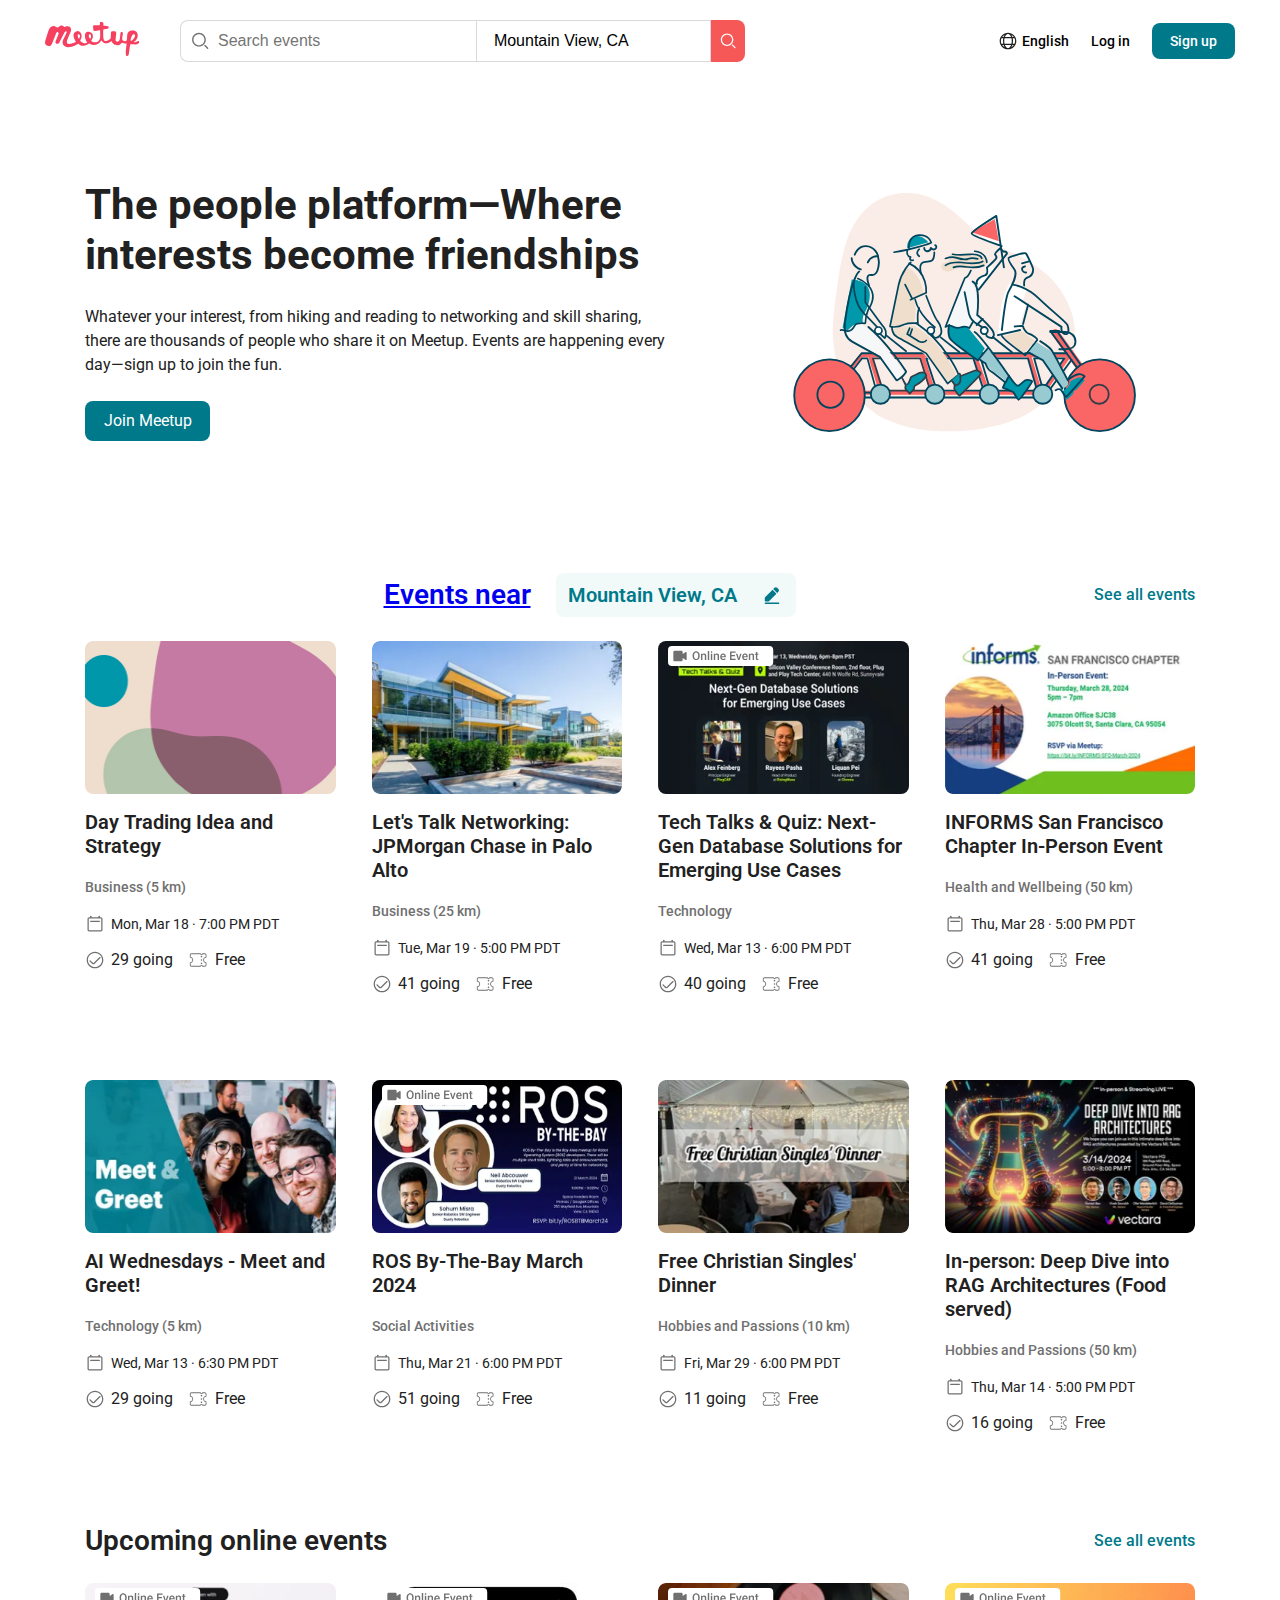
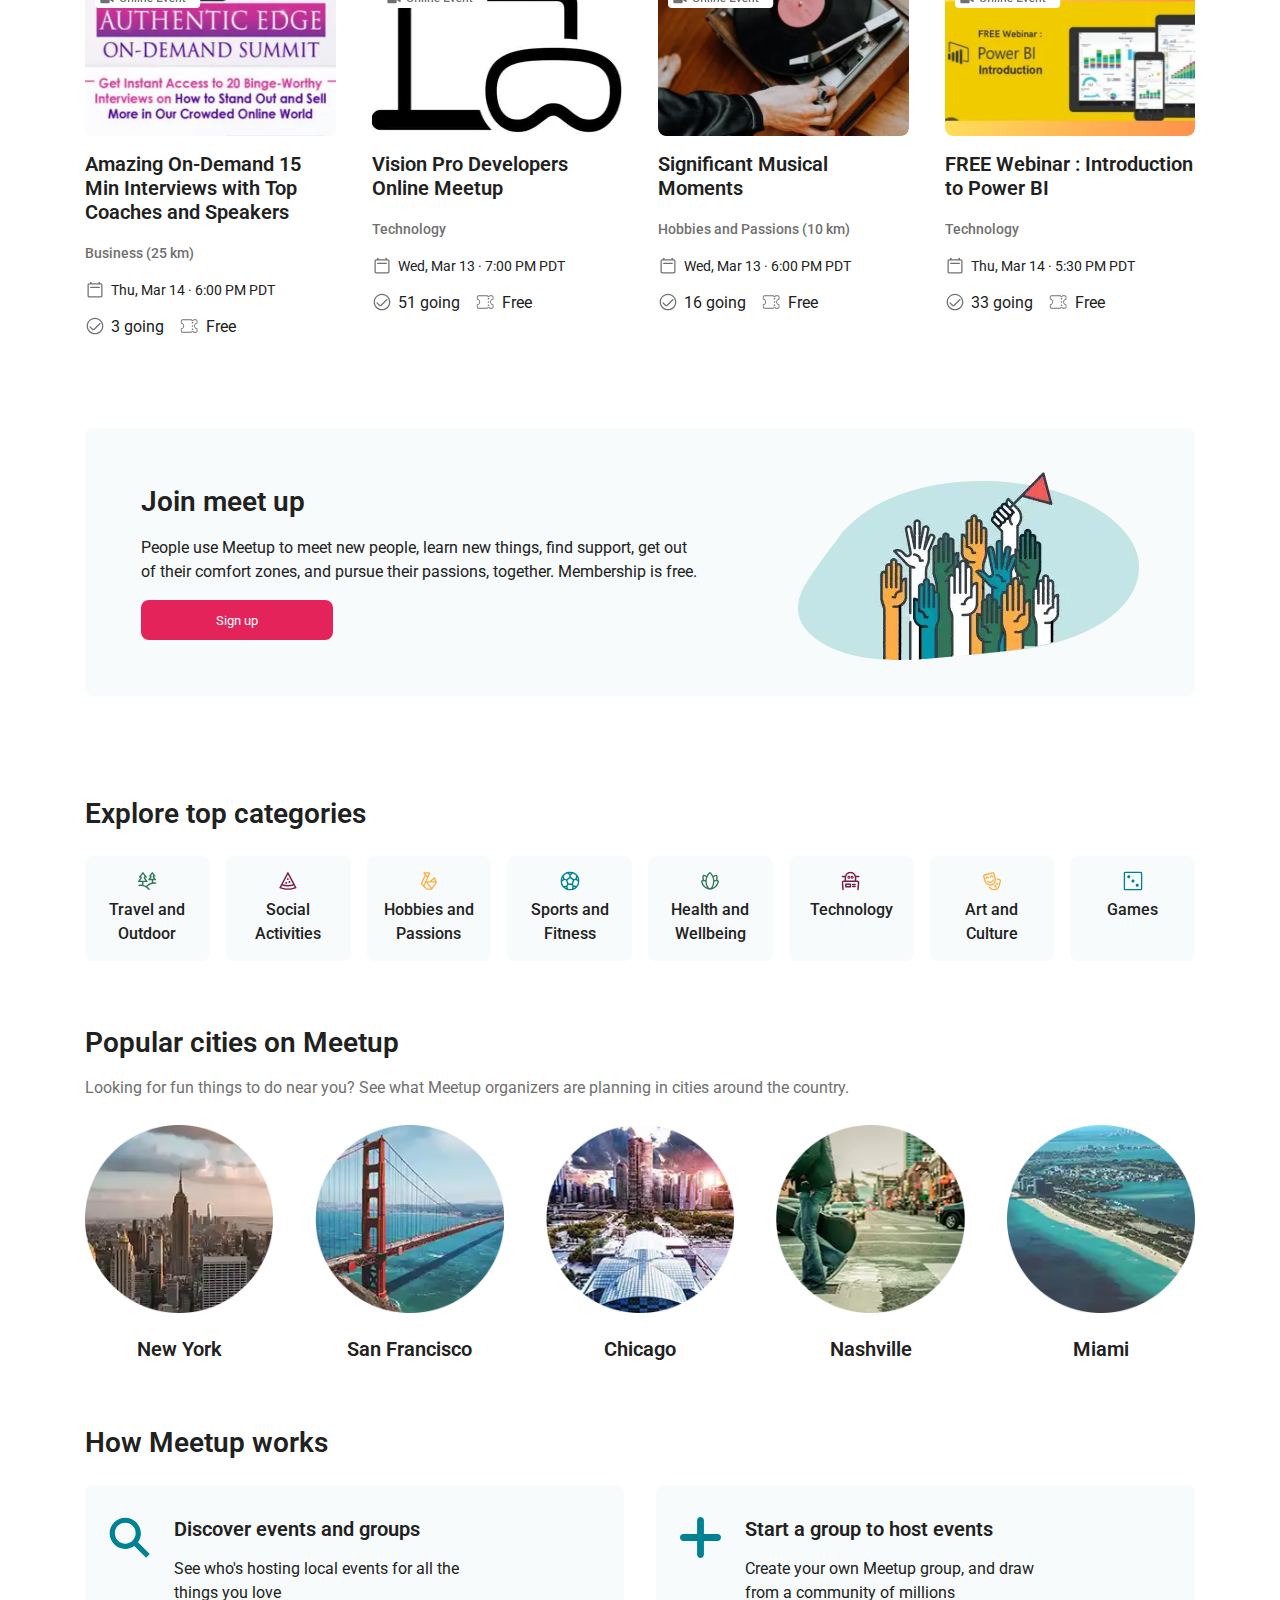
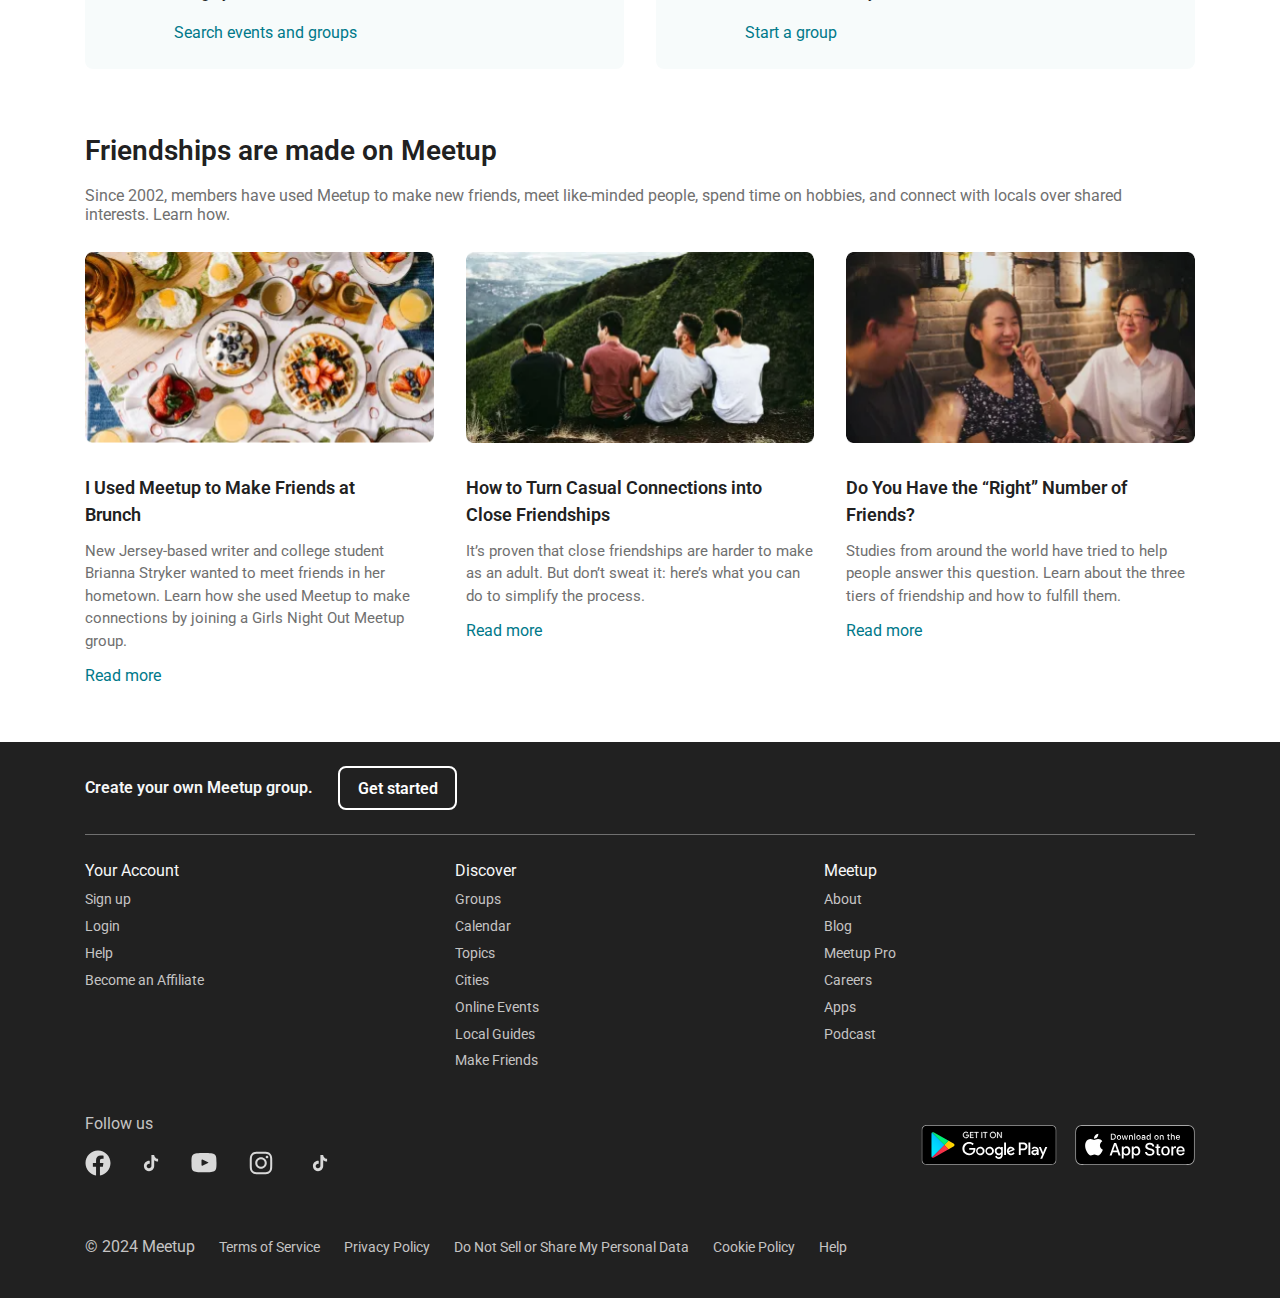
==== commit 0d077e76: "Merge branch 'master' of https://github.com/aleksandrabobyleva/meetup" ====
--- a/index.html
+++ b/index.html
@@ -48,6 +48,7 @@
             people who share
             it on Meetup. Events are happening every day—sign up to join the fun.
           </p>
+          <a href="./events.html">
           <button class="hero__btn">Join Meetup</button>
         </div>
         <img class="hero__hero-img" src="./images/hero_irl_event.svg" alt="Four people on a bike" />
@@ -674,4 +675,4 @@
   <script type="module" src="./main.js"></script>
 </body>
 
-</html>+</html>
